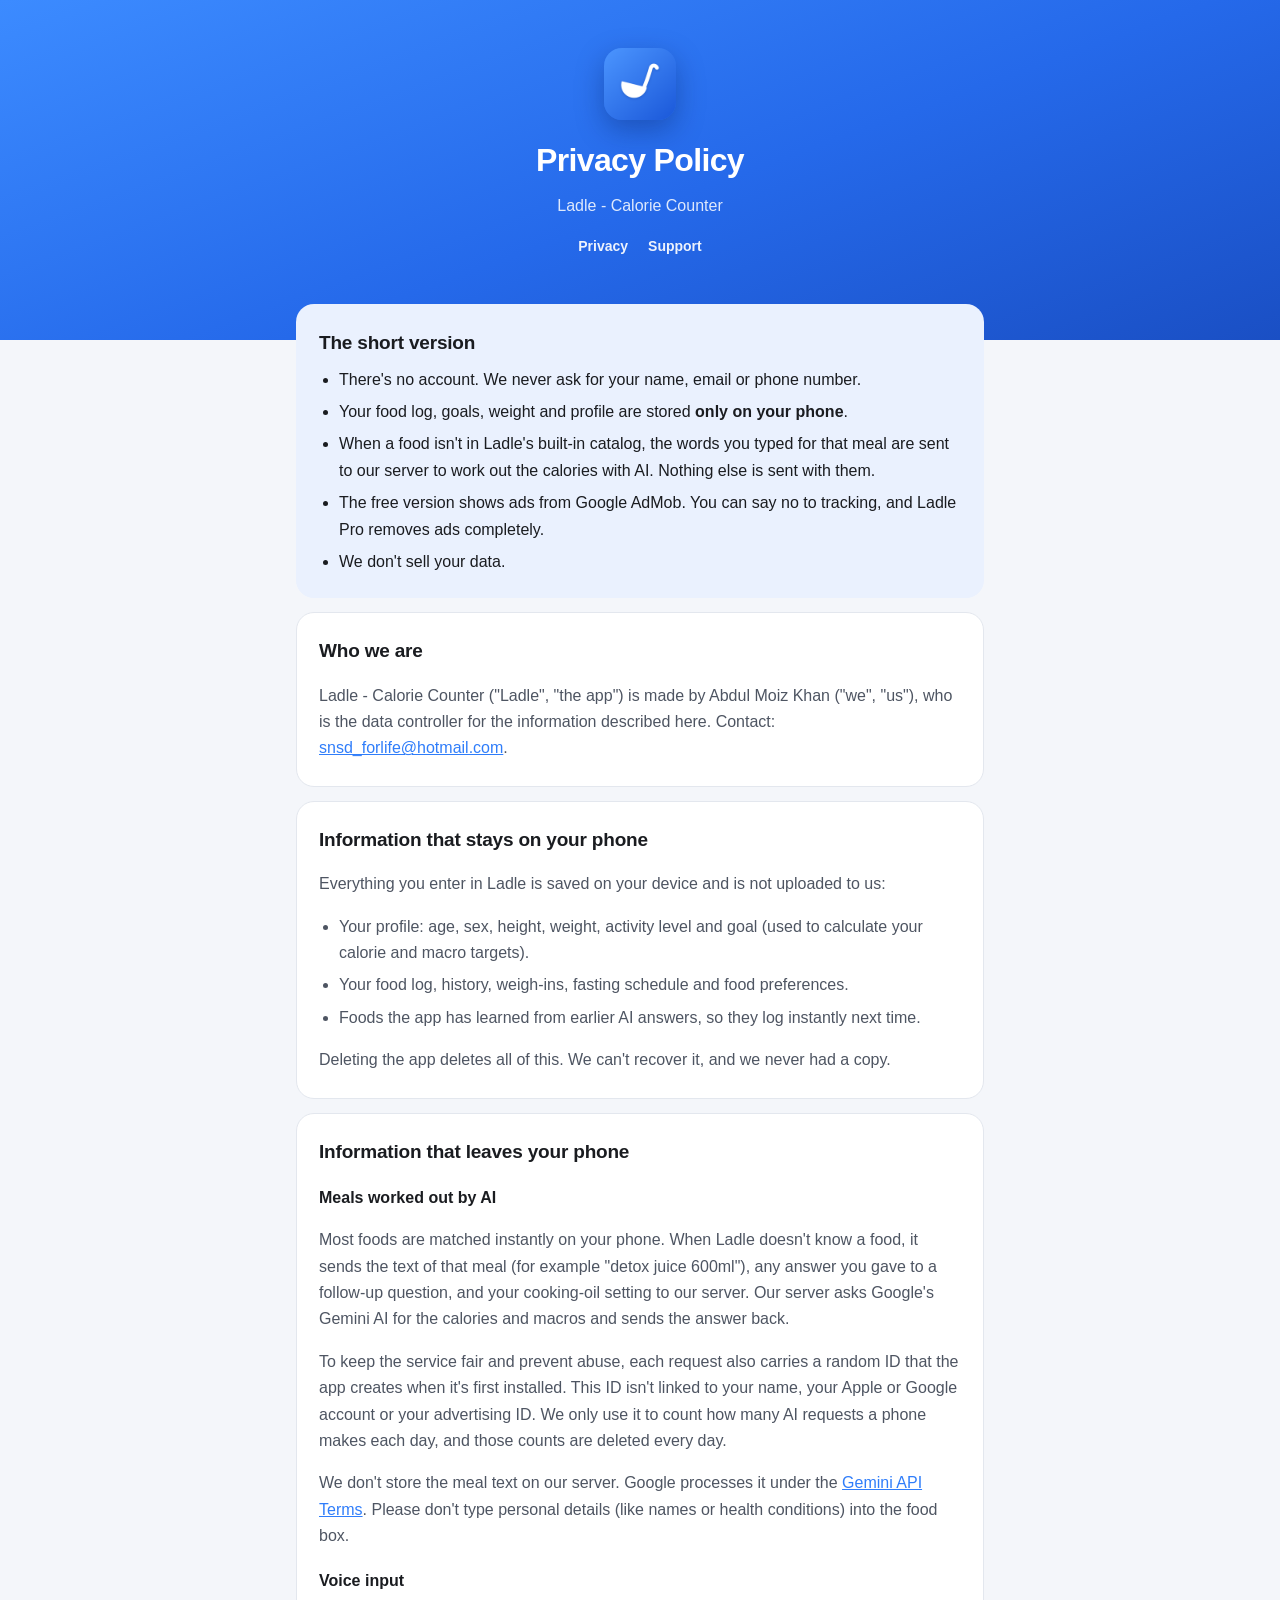
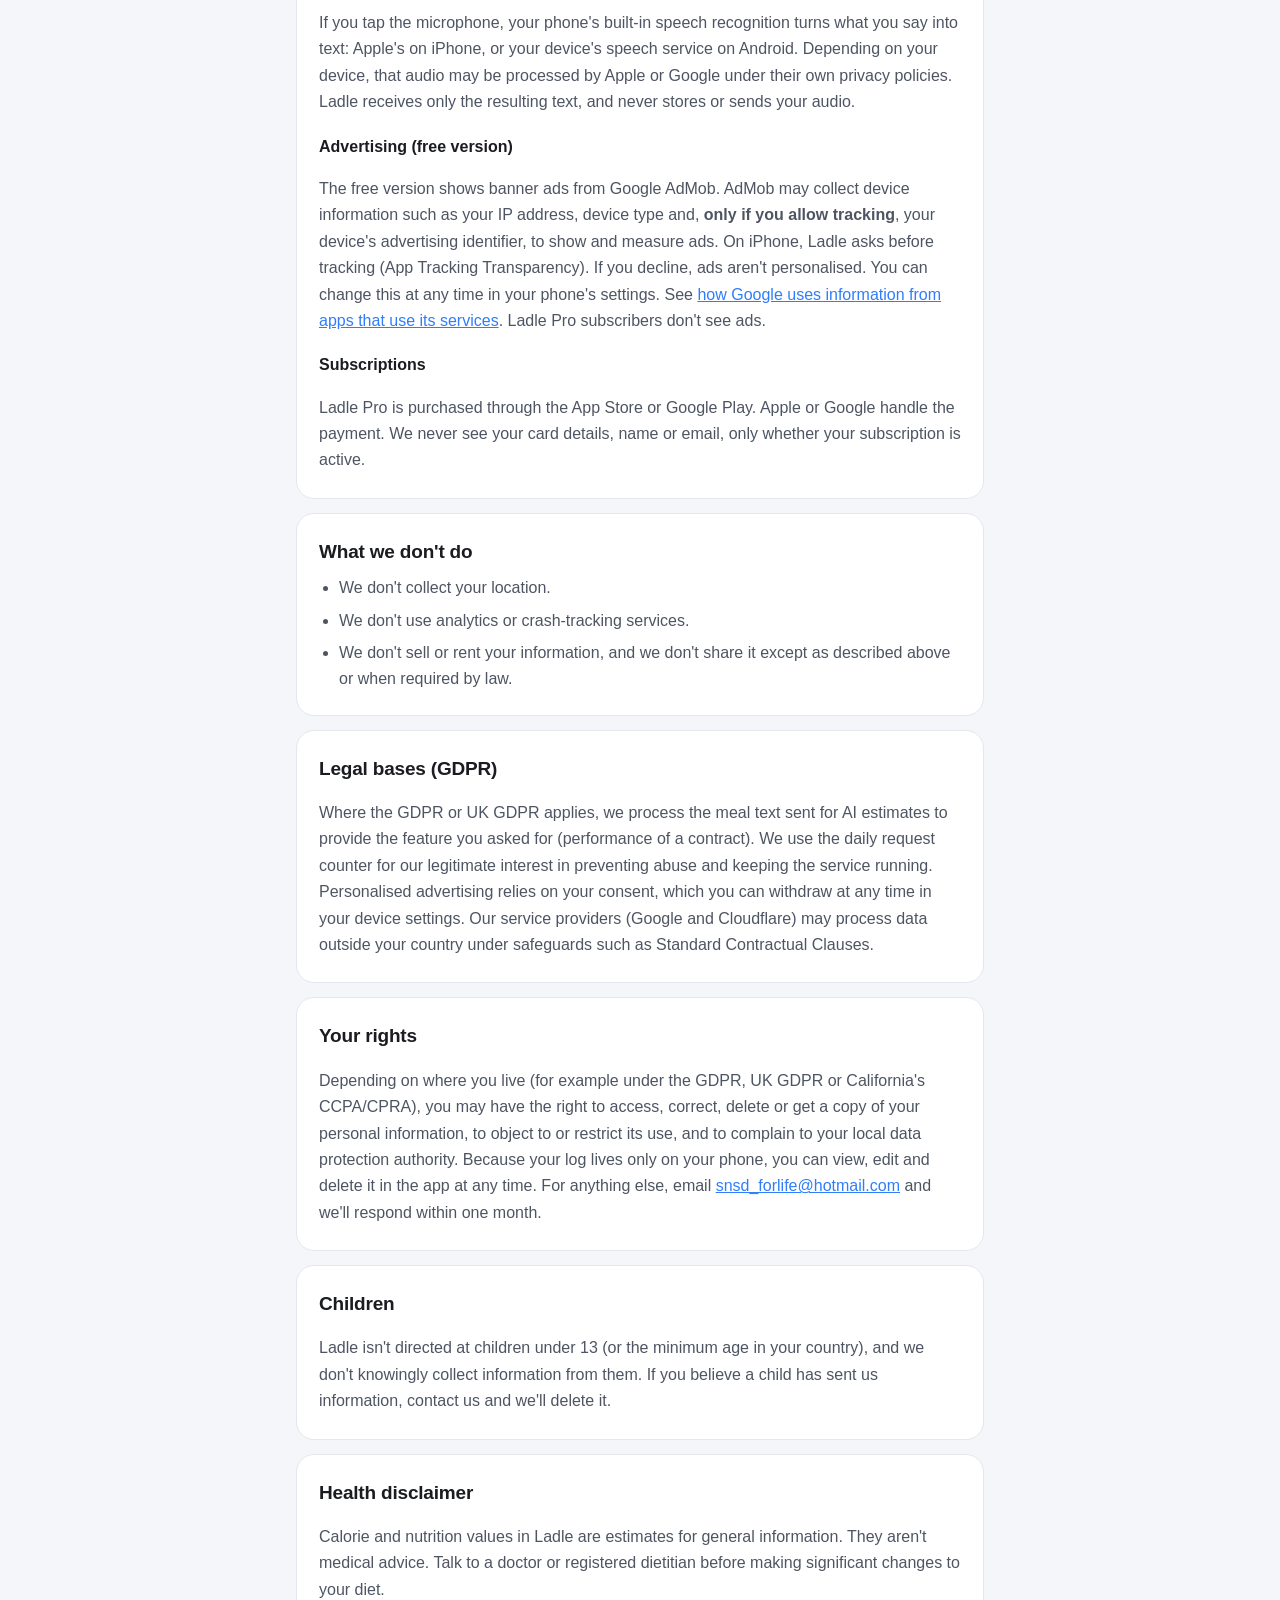
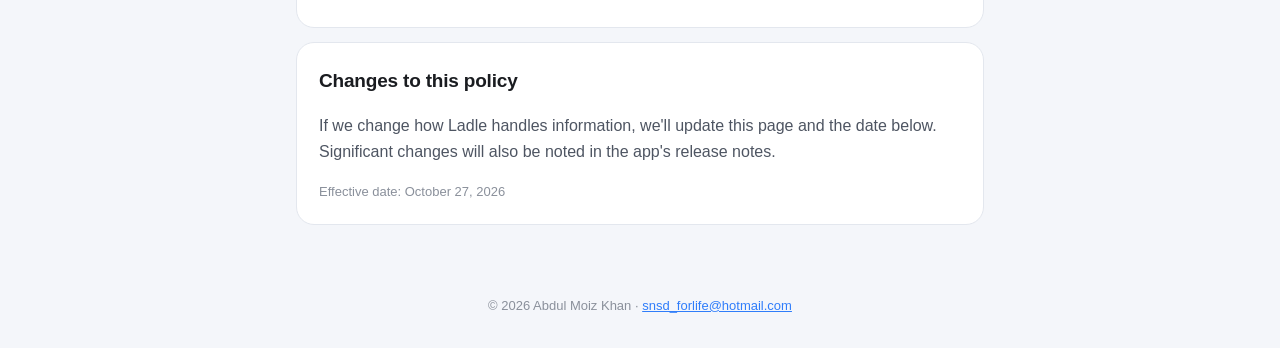
==== ladle/index.html @ 60d5c466 "Ladle privacy policy and support page" ====
<!DOCTYPE html>
<html lang="en">
<head>
<meta charset="utf-8">
<meta name="viewport" content="width=device-width, initial-scale=1">
<title>Ladle Privacy Policy</title>
<meta name="description" content="How Ladle - Calorie Counter handles your information.">
<link rel="icon" href="icon.png">
<link rel="stylesheet" href="style.css">
</head>
<body>
<header class="hero">
  <img class="tile" src="icon.png" alt="Ladle icon">
  <h1>Privacy Policy</h1>
  <p>Ladle - Calorie Counter</p>
  <nav style="margin-top:16px"><a href="./">Privacy</a><a href="support.html">Support</a></nav>
</header>

<main>
  <section class="card summary">
    <h2>The short version</h2>
    <ul>
      <li>There's no account. We never ask for your name, email or phone number.</li>
      <li>Your food log, goals, weight and profile are stored <strong>only on your phone</strong>.</li>
      <li>When a food isn't in Ladle's built-in catalog, the words you typed for that meal are sent to our server to work out the calories with AI. Nothing else is sent with them.</li>
      <li>The free version shows ads from Google AdMob. You can say no to tracking, and Ladle Pro removes ads completely.</li>
      <li>We don't sell your data.</li>
    </ul>
  </section>

  <section class="card">
    <h2>Who we are</h2>
    <p>Ladle - Calorie Counter ("Ladle", "the app") is made by Abdul Moiz Khan ("we", "us"), who is the data controller for the information described here. Contact: <a href="mailto:snsd_forlife@hotmail.com">snsd_forlife@hotmail.com</a>.</p>
  </section>

  <section class="card">
    <h2>Information that stays on your phone</h2>
    <p>Everything you enter in Ladle is saved on your device and is not uploaded to us:</p>
    <ul>
      <li>Your profile: age, sex, height, weight, activity level and goal (used to calculate your calorie and macro targets).</li>
      <li>Your food log, history, weigh-ins, fasting schedule and food preferences.</li>
      <li>Foods the app has learned from earlier AI answers, so they log instantly next time.</li>
    </ul>
    <p>Deleting the app deletes all of this. We can't recover it, and we never had a copy.</p>
  </section>

  <section class="card">
    <h2>Information that leaves your phone</h2>

    <h3>Meals worked out by AI</h3>
    <p>Most foods are matched instantly on your phone. When Ladle doesn't know a food, it sends the text of that meal (for example "detox juice 600ml"), any answer you gave to a follow-up question, and your cooking-oil setting to our server. Our server asks Google's Gemini AI for the calories and macros and sends the answer back.</p>
    <p>To keep the service fair and prevent abuse, each request also carries a random ID that the app creates when it's first installed. This ID isn't linked to your name, your Apple or Google account or your advertising ID. We only use it to count how many AI requests a phone makes each day, and those counts are deleted every day.</p>
    <p>We don't store the meal text on our server. Google processes it under the <a href="https://ai.google.dev/gemini-api/terms" target="_blank" rel="noopener">Gemini API Terms</a>. Please don't type personal details (like names or health conditions) into the food box.</p>

    <h3>Voice input</h3>
    <p>If you tap the microphone, your phone's built-in speech recognition turns what you say into text: Apple's on iPhone, or your device's speech service on Android. Depending on your device, that audio may be processed by Apple or Google under their own privacy policies. Ladle receives only the resulting text, and never stores or sends your audio.</p>

    <h3>Advertising (free version)</h3>
    <p>The free version shows banner ads from Google AdMob. AdMob may collect device information such as your IP address, device type and, <strong>only if you allow tracking</strong>, your device's advertising identifier, to show and measure ads. On iPhone, Ladle asks before tracking (App Tracking Transparency). If you decline, ads aren't personalised. You can change this at any time in your phone's settings. See <a href="https://policies.google.com/technologies/partner-sites" target="_blank" rel="noopener">how Google uses information from apps that use its services</a>. Ladle Pro subscribers don't see ads.</p>

    <h3>Subscriptions</h3>
    <p>Ladle Pro is purchased through the App Store or Google Play. Apple or Google handle the payment. We never see your card details, name or email, only whether your subscription is active.</p>
  </section>

  <section class="card">
    <h2>What we don't do</h2>
    <ul>
      <li>We don't collect your location.</li>
      <li>We don't use analytics or crash-tracking services.</li>
      <li>We don't sell or rent your information, and we don't share it except as described above or when required by law.</li>
    </ul>
  </section>

  <section class="card">
    <h2>Legal bases (GDPR)</h2>
    <p>Where the GDPR or UK GDPR applies, we process the meal text sent for AI estimates to provide the feature you asked for (performance of a contract). We use the daily request counter for our legitimate interest in preventing abuse and keeping the service running. Personalised advertising relies on your consent, which you can withdraw at any time in your device settings. Our service providers (Google and Cloudflare) may process data outside your country under safeguards such as Standard Contractual Clauses.</p>
  </section>

  <section class="card">
    <h2>Your rights</h2>
    <p>Depending on where you live (for example under the GDPR, UK GDPR or California's CCPA/CPRA), you may have the right to access, correct, delete or get a copy of your personal information, to object to or restrict its use, and to complain to your local data protection authority. Because your log lives only on your phone, you can view, edit and delete it in the app at any time. For anything else, email <a href="mailto:snsd_forlife@hotmail.com">snsd_forlife@hotmail.com</a> and we'll respond within one month.</p>
  </section>

  <section class="card">
    <h2>Children</h2>
    <p>Ladle isn't directed at children under 13 (or the minimum age in your country), and we don't knowingly collect information from them. If you believe a child has sent us information, contact us and we'll delete it.</p>
  </section>

  <section class="card">
    <h2>Health disclaimer</h2>
    <p>Calorie and nutrition values in Ladle are estimates for general information. They aren't medical advice. Talk to a doctor or registered dietitian before making significant changes to your diet.</p>
  </section>

  <section class="card">
    <h2>Changes to this policy</h2>
    <p>If we change how Ladle handles information, we'll update this page and the date below. Significant changes will also be noted in the app's release notes.</p>
    <p class="meta">Effective date: October 27, 2026</p>
  </section>
</main>

<footer>&copy; 2026 Abdul Moiz Khan &middot; <a href="mailto:snsd_forlife@hotmail.com">snsd_forlife@hotmail.com</a></footer>
</body>
</html>
---- ladle/style.css ----
:root {
  --ink: #1A1C20; --ink-soft: #4E5562; --muted: #8A909B; --line: #E3E7EE;
  --canvas: #F4F6FA; --card: #FFFFFF; --blue: #2F7DFA; --blue-deep: #1B5FD1; --blue-soft: #EAF1FE;
}
@media (prefers-color-scheme: dark) {
  :root { --ink: #ECEFF4; --ink-soft: #B4BBC7; --muted: #8A909B; --line: #2A2F38; --canvas: #101317; --card: #171B21; --blue: #5B9BFF; --blue-deep: #8DB8FF; --blue-soft: #1A2740; }
}
* { box-sizing: border-box; }
body { margin: 0; background: var(--canvas); color: var(--ink); font: 16px/1.65 -apple-system, BlinkMacSystemFont, "Segoe UI", Roboto, Helvetica, Arial, sans-serif; -webkit-font-smoothing: antialiased; }
.hero { background: linear-gradient(160deg, #3C8BFF 0%, #2569EA 55%, #1A4FC4 100%); color: #fff; padding: 48px 20px 64px; text-align: center; }
.hero .tile { width: 72px; height: 72px; border-radius: 18px; display: block; margin: 0 auto 14px; box-shadow: 0 10px 28px rgba(6,30,90,.35); }
.hero h1 { margin: 0; font-size: 32px; letter-spacing: -0.02em; }
.hero p { margin: 6px 0 0; color: rgba(255,255,255,.85); }
main { max-width: 720px; margin: -36px auto 0; padding: 0 16px 48px; }
.card { background: var(--card); border: 1px solid var(--line); border-radius: 18px; padding: 22px 22px 8px; margin-bottom: 14px; }
h2 { font-size: 19px; margin: 0 0 8px; letter-spacing: -0.01em; }
h3 { font-size: 16px; margin: 18px 0 4px; }
p, li { color: var(--ink-soft); }
ul { padding-left: 20px; margin: 0 0 14px; }
li { margin-bottom: 6px; }
a { color: var(--blue); }
.summary { background: var(--blue-soft); border-color: transparent; }
.summary li { color: var(--ink); }
.meta { font-size: 13px; color: var(--muted); }
nav { text-align: center; margin: 4px 0 18px; font-size: 14px; }
nav a { margin: 0 10px; color: #fff; text-decoration: none; font-weight: 600; opacity: .92; }
footer { text-align: center; font-size: 13px; color: var(--muted); padding: 8px 16px 32px; }
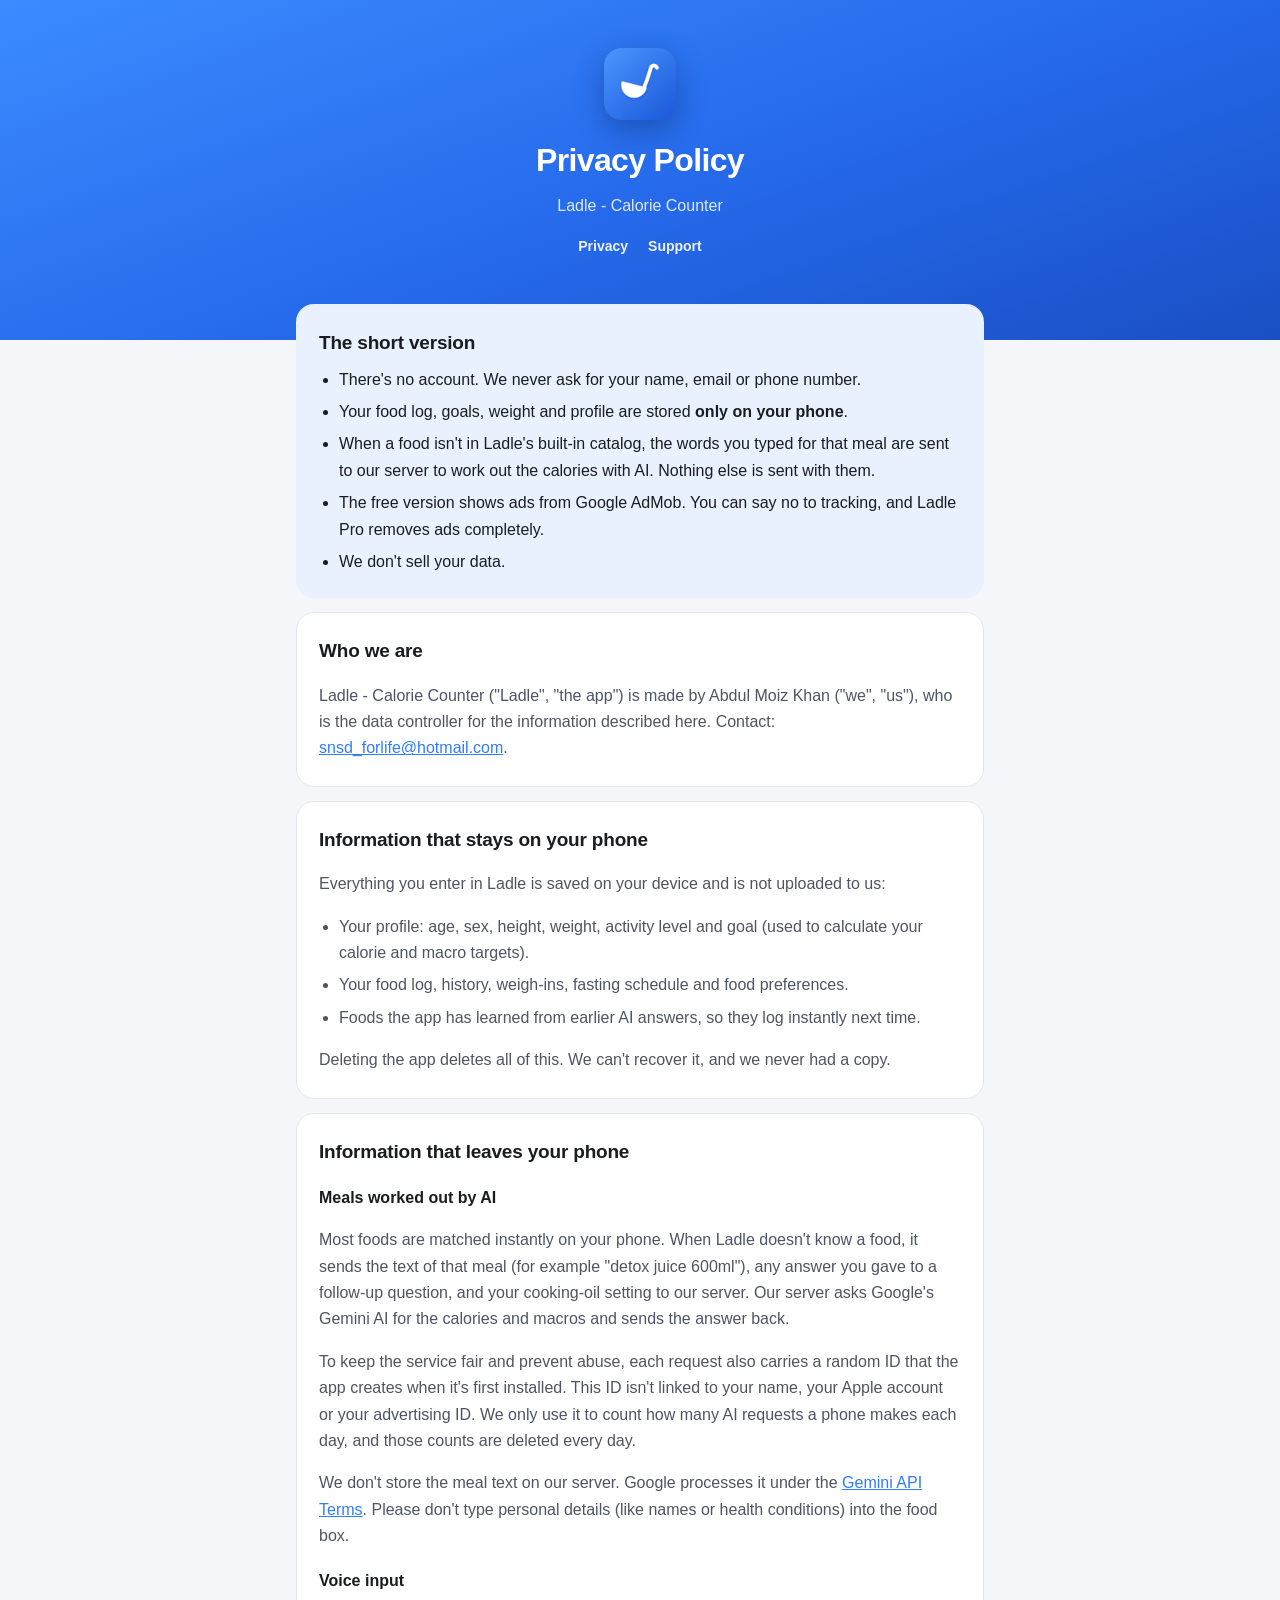
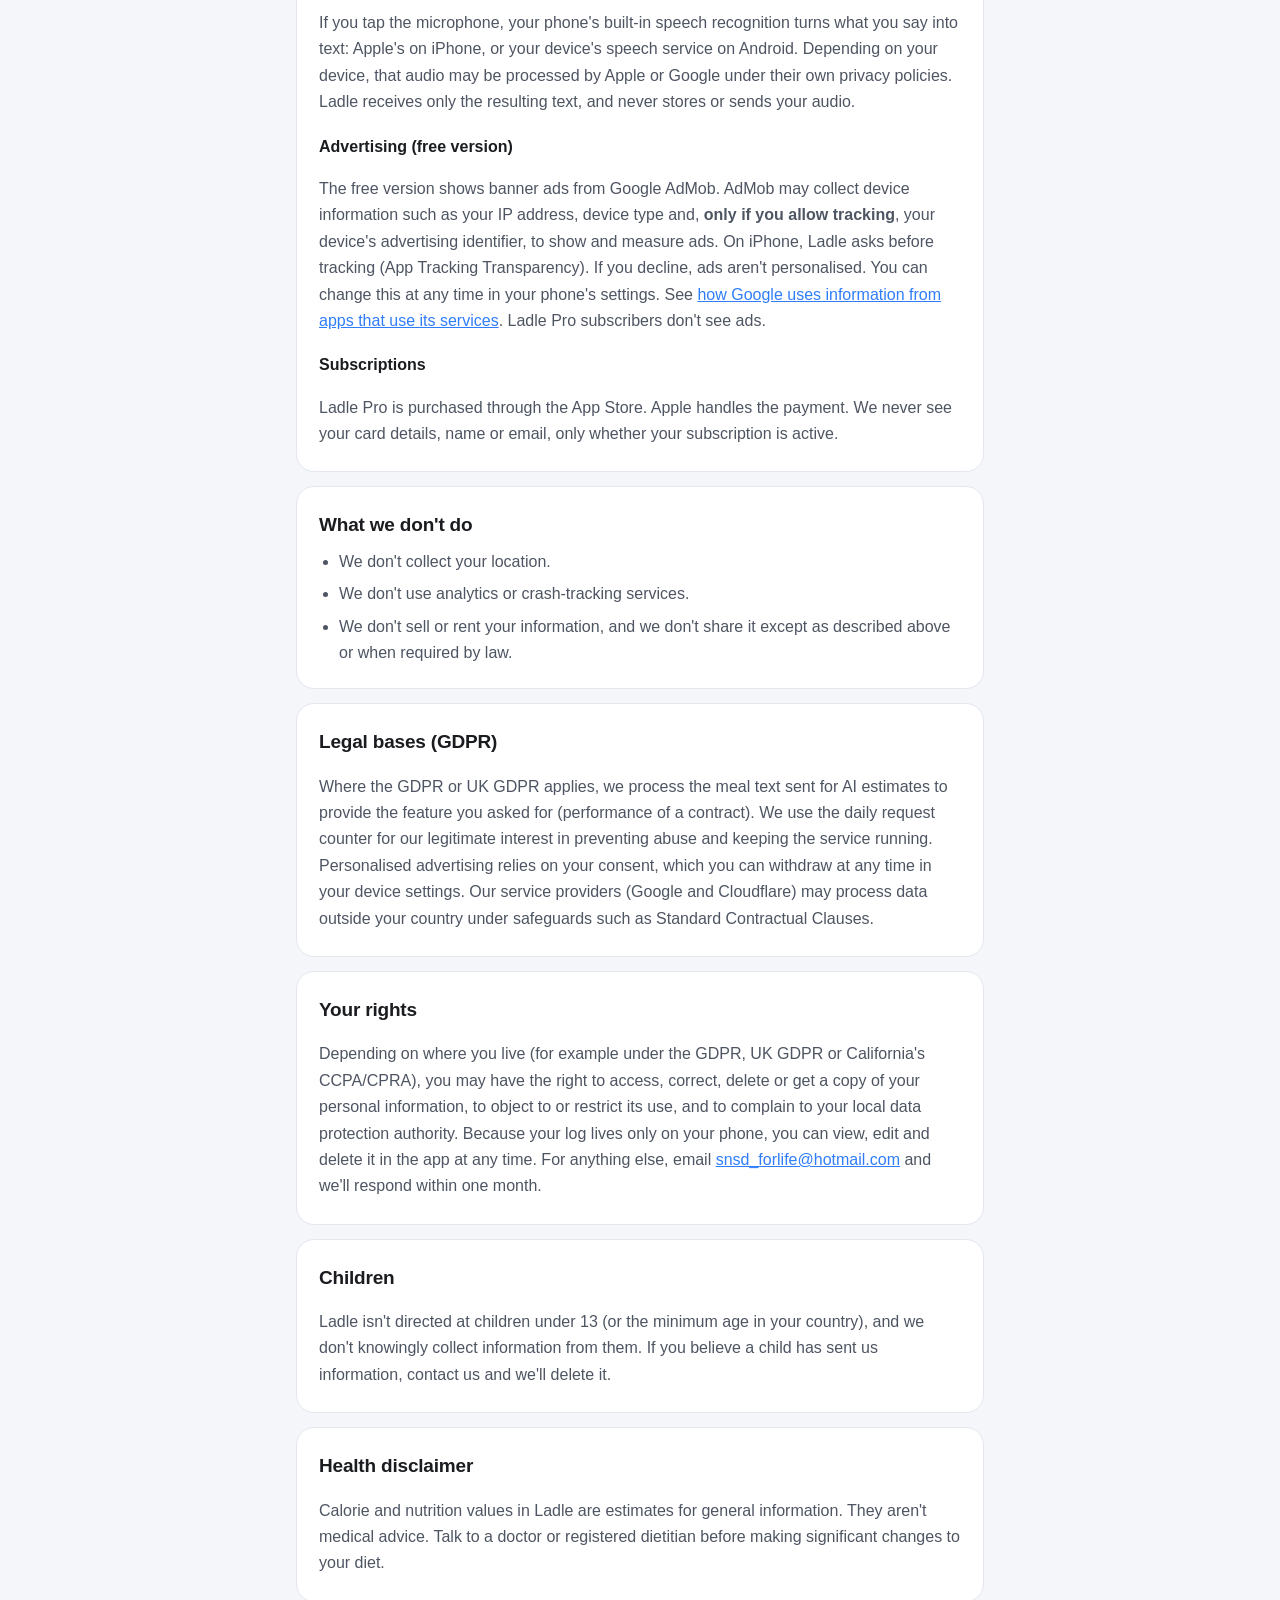
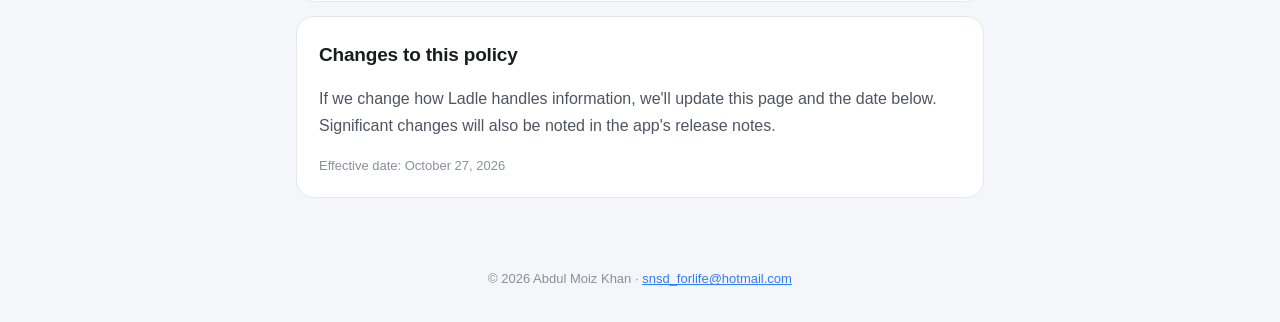
==== commit e3181177: "Ladle site: App Store wording" ====
--- a/ladle/index.html
+++ b/ladle/index.html
@@ -49,7 +49,7 @@
 
     <h3>Meals worked out by AI</h3>
     <p>Most foods are matched instantly on your phone. When Ladle doesn't know a food, it sends the text of that meal (for example "detox juice 600ml"), any answer you gave to a follow-up question, and your cooking-oil setting to our server. Our server asks Google's Gemini AI for the calories and macros and sends the answer back.</p>
-    <p>To keep the service fair and prevent abuse, each request also carries a random ID that the app creates when it's first installed. This ID isn't linked to your name, your Apple or Google account or your advertising ID. We only use it to count how many AI requests a phone makes each day, and those counts are deleted every day.</p>
+    <p>To keep the service fair and prevent abuse, each request also carries a random ID that the app creates when it's first installed. This ID isn't linked to your name, your Apple account or your advertising ID. We only use it to count how many AI requests a phone makes each day, and those counts are deleted every day.</p>
     <p>We don't store the meal text on our server. Google processes it under the <a href="https://ai.google.dev/gemini-api/terms" target="_blank" rel="noopener">Gemini API Terms</a>. Please don't type personal details (like names or health conditions) into the food box.</p>
 
     <h3>Voice input</h3>
@@ -59,7 +59,7 @@
     <p>The free version shows banner ads from Google AdMob. AdMob may collect device information such as your IP address, device type and, <strong>only if you allow tracking</strong>, your device's advertising identifier, to show and measure ads. On iPhone, Ladle asks before tracking (App Tracking Transparency). If you decline, ads aren't personalised. You can change this at any time in your phone's settings. See <a href="https://policies.google.com/technologies/partner-sites" target="_blank" rel="noopener">how Google uses information from apps that use its services</a>. Ladle Pro subscribers don't see ads.</p>
 
     <h3>Subscriptions</h3>
-    <p>Ladle Pro is purchased through the App Store or Google Play. Apple or Google handle the payment. We never see your card details, name or email, only whether your subscription is active.</p>
+    <p>Ladle Pro is purchased through the App Store. Apple handles the payment. We never see your card details, name or email, only whether your subscription is active.</p>
   </section>
 
   <section class="card">
